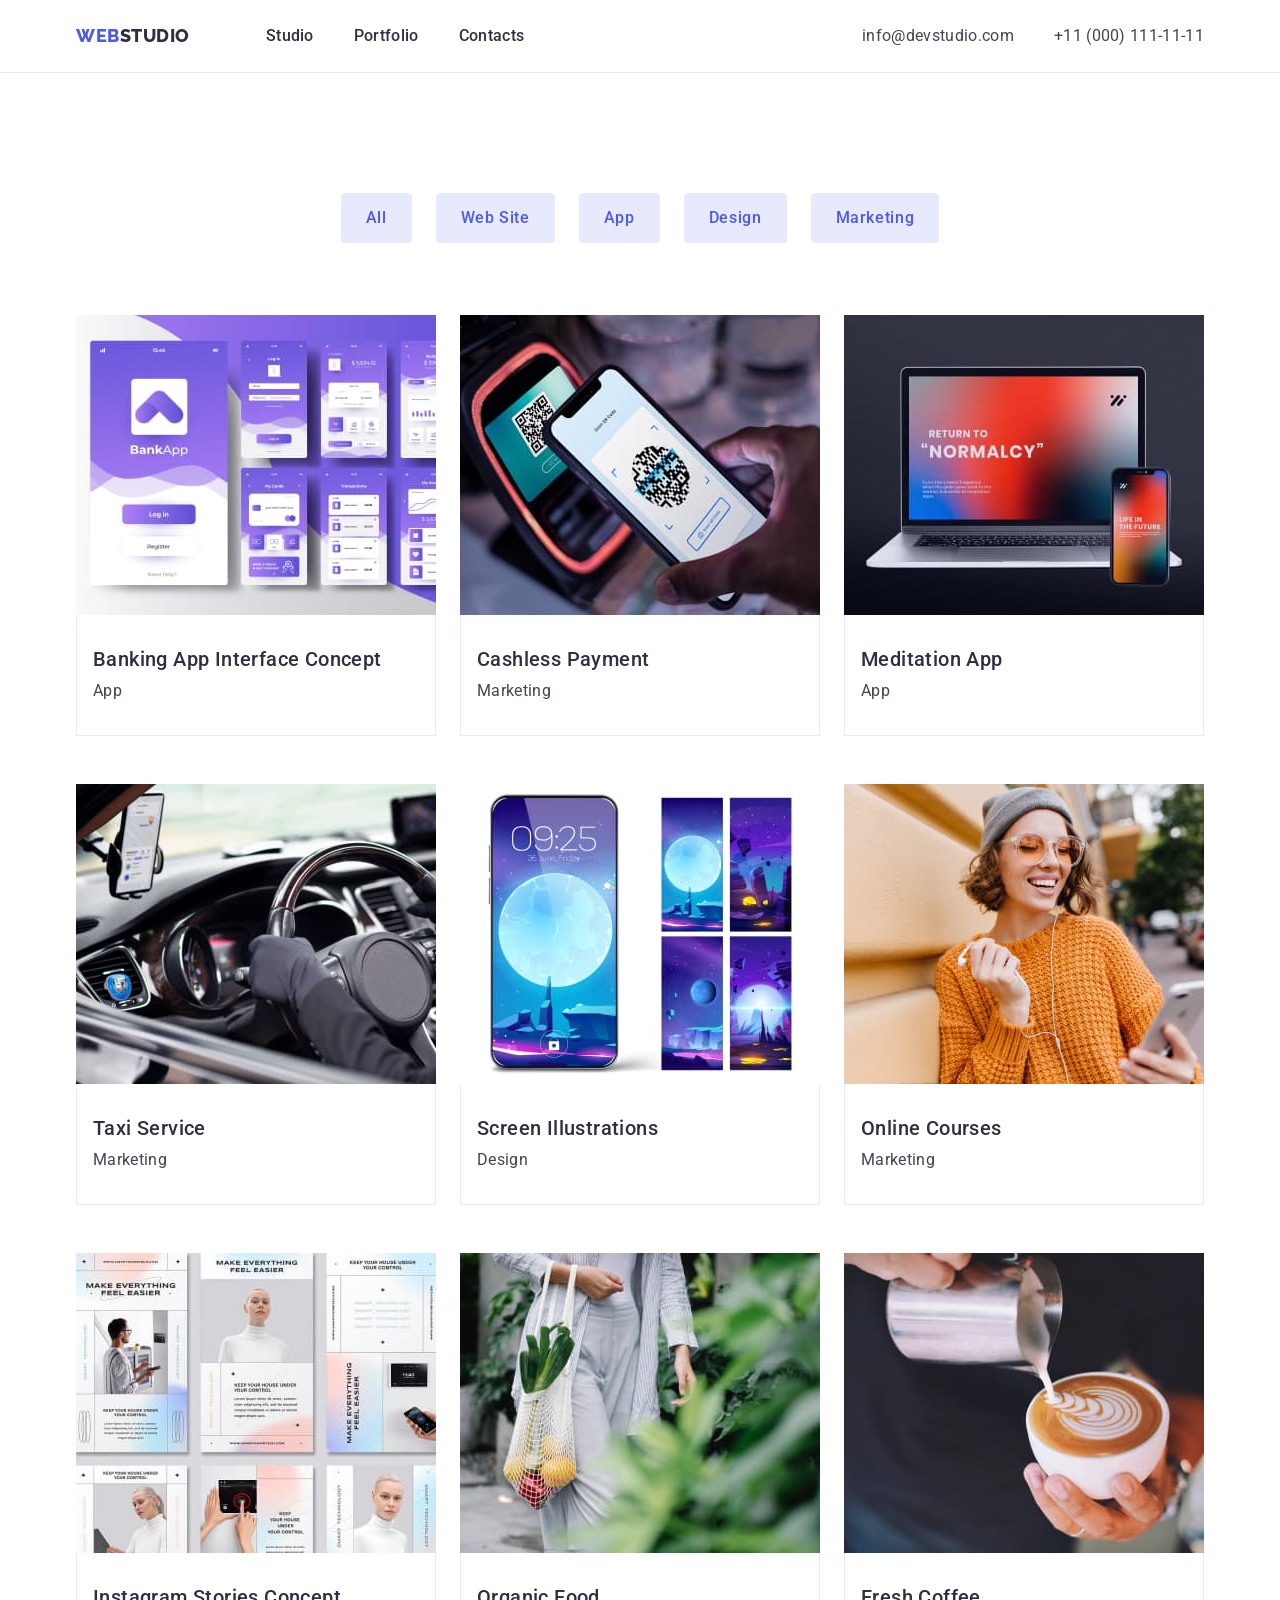
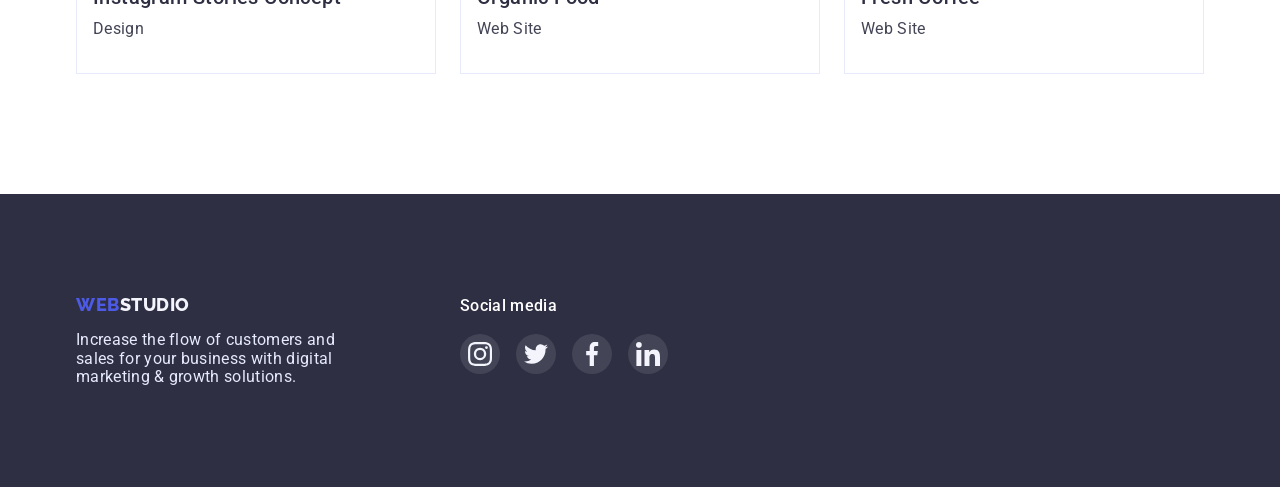
==== portfolio.html @ 0f306420 "Initial commit" ====
<!DOCTYPE html>
<html lang="en">

<head>
    <meta charset="UTF-8">
    <meta http-equiv="X-UA-Compatible" content="IE=edge">
    <meta name="viewport" content="width=device-width, initial-scale=1.0">
    <title>WebStudio</title>
    <link rel="preconnect" href="https://fonts.googleapis.com">
    <link rel="preconnect" href="https://fonts.gstatic.com" crossorigin>
    <link
        href="https://fonts.googleapis.com/css2?family=Montserrat:wght@400;700&family=Raleway:wght@800&family=Roboto:wght@400;500;700;900&display=swap"
        rel="stylesheet">
    <link rel="stylesheet" href="https://cdnjs.cloudflare.com/ajax/libs/modern-normalize/1.1.0/modern-normalize.min.css"
        integrity="sha512-wpPYUAdjBVSE4KJnH1VR1HeZfpl1ub8YT/NKx4PuQ5NmX2tKuGu6U/JRp5y+Y8XG2tV+wKQpNHVUX03MfMFn9Q=="
        crossorigin="anonymous" referrerpolicy="no-referrer" />
    <link rel="stylesheet" href="./css/styles.css">
</head>

<body>
    <header class="header">
        <div class="conteiner header-container">
            <nav class="header-all">
                <a href="./index.html" class="header-logo link">Web<span class="header-logo-studio">Studio</span></a>
                <ul class="header-nav list">
                    <li><a href="./index.html" class="nav link">Studio</a></li>
                    <li><a href="./portfolio.html" class="nav link">Portfolio</a></li>
                    <li><a href="" class="nav link">Contacts</a></li>
                </ul>
            </nav>
            <address class="address">
                <ul class="address-list list">
                    <li><a href="mailto:info@devstudio.com" class="header-address link">info@devstudio.com</a></li>
                    <li><a href="tel:+110001111111" class="header-address link">+11 (000) 111-11-11</a></li>
                </ul>
            </address>
        </div>
    </header>
    <main>
        <section class="portfolio section">
            <div class="conteiner">
                <h1 hidden>Portfolio</h1>
                <ul class="filter-list list">
                    <li class="filter-item">
                        <button type="button" class="filter-btn">All</button>
                    </li>
                    <li class="filter-item">
                        <button type="button" class="filter-btn">Web Site</button>
                    </li>
                    <li class="filter-item">
                        <button type="button" class="filter-btn">App</button>
                    </li>
                    <li class="filter-item">
                        <button type="button" class="filter-btn">Design</button>
                    </li>
                    <li class="filter-item">
                        <button type="button" class="filter-btn">Marketing</button>
                    </li>
                </ul>

                <ul class="project-list list">
                    <li class="project-item">
                        <a href="" class="project-link link">
                            <img src="./images/img1.jpg" alt="App" width="360" height="300">
                            <div class="project-name">
                                <h2 class="project-title">Banking App Interface Concept</h2>
                                <p class="project-filter">App</p>
                            </div>
                        </a>
                    </li>
                    <li class="project-item">
                        <a href="" class="project-link link">
                            <img src="./images/img2.jpg" alt="Marketing" width="360" height="300">
                            <div class="project-name">
                                <h2 class="project-title">Cashless Payment</h2>
                                <p class="project-filter">Marketing</p>
                            </div>
                        </a>
                    </li>
                    <li class="project-item">
                        <a href="" class="project-link link">
                            <img src="./images/img3.jpg" alt="App" width="360" height="300">
                            <div class="project-name">
                                <h2 class="project-title">Meditation App</h2>
                                <p class="project-filter">App</p>
                            </div>
                        </a>
                    </li>
                    <li class="project-item">
                        <a href="" class="project-link link">
                            <img src="./images/img4.jpg" alt="Marketing" width="360" height="300">
                            <div class="project-name">
                                <h2 class="project-title">Taxi Service</h2>
                                <p class="project-filter">Marketing</p>
                            </div>
                        </a>
                    </li>
                    <li class="project-item">
                        <a href="" class="project-link link">
                            <img src="./images/img5.jpg" alt="Design" width="360" height="300">
                            <div class="project-name">
                                <h2 class="project-title">Screen Illustrations</h2>
                                <p class="project-filter">Design</p>
                            </div>
                        </a>
                    </li>
                    <li class="project-item">
                        <a href="" class="project-link link">
                            <img src="./images/img6.jpg" alt="Marketing" width="360" height="300">
                            <div class="project-name">
                                <h2 class="project-title">Online Courses</h2>
                                <p class="project-filter">Marketing</p>
                            </div>
                        </a>
                    </li>
                    <li class="project-item">
                        <a href="" class="project-link link">
                            <img src="./images/img7.jpg" alt="Design" width="360" height="300">
                            <div class="project-name">
                                <h2 class="project-title">Instagram Stories Concept</h2>
                                <p class="project-filter">Design</p>
                            </div>
                        </a>
                    </li>
                    <li class="project-item">
                        <a href="" class="project-link link">
                            <img src="./images/img8.jpg" alt="Web Site" width="360" height="300">
                            <div class="project-name">
                                <h2 class="project-title">Organic Food</h2>
                                <p class="project-filter">Web Site</p>
                            </div>
                        </a>
                    </li>
                    <li class="project-item">
                        <a href="" class="project-link link">
                            <img src="./images/img9.jpg" alt="Web Site" width="360" height="300">
                            <div class="project-name">
                                <h2 class="project-title">Fresh Coffee</h2>
                                <p class="project-filter">Web Site</p>
                            </div>
                        </a>
                    </li>
                </ul>
            </div>
        </section>
    </main>
    <footer class="footer">
        <div class="footer-conteiner conteiner">
            <div class="footer-wrap">
                <a href="./index.html" class="header-logo link">Web<span class="footer-logo-studio">Studio</span></a>
                <p class="footer-text">Increase the flow of customers and sales for your business with digital marketing
                    &
                    growth solutions.</p>
            </div>
            <div class="social-media-box">
                <h3 class="social-media-header">Social media</h3>
                <ul class="social-media-list list">
                    <li class="social-media-item">
                        <a class="social-media-link link" href="">
                            <svg width="24" heigth="24" class="social-media-icon">
                                <use href="./images/icons.svg#icon-instagram"></use>
                            </svg>
                        </a>
                    </li>
                    <li class="social-media-item">
                        <a class="social-media-link link" href="">
                            <svg width="24" heigth="24" class="social-media-icon">
                                <use href="./images/icons.svg#icon-twitter"></use>
                            </svg>
                        </a>
                    </li>
                    <li class="social-media-item">
                        <a class="social-media-link link" href="">
                            <svg width="24" heigth="24" class="social-media-icon">
                                <use href="./images/icons.svg#icon-facebook"></use>
                            </svg>
                        </a>
                    </li>
                    <li class="social-media-item">
                        <a class="social-media-link link" href="">
                            <svg width="24" heigth="24" class="social-media-icon">
                                <use href="./images/icons.svg#icon-linkedin"></use>
                            </svg>
                        </a>
                    </li>
                </ul>
            </div>
        </div>
    </footer>
</body>

</html>
---- css/styles.css ----
:root {
    --body-color: #2E2F42;
    --logo-color: #4D5AE5;
    --second-logo-color: #2E2F42;
    --navigation-color: #2E2F42;
    --address-color: #434455;
    --navigation-color-hover: #404BBF;
    --background-color-hero: #2E2F42;
    --hero-btn-color: #ffffff;
    --hero-btn-background-color: #4D5AE5;
    --hero-btn-background-color-hover: #404BBF;
    --hero-title-color: #ffffff;

    --color-iris: #4d5ae5;
    --color-ocean: #404bbf;
    --color-navy-blue: #2e2f42;
    --color-green: #31d0aa;
    --color-slate: #434455;
    --color-light-slate: #8e8f99;
    --color-cornflower: #e7e9fc;
    --color-cloud: #f4f4fd;
    --color-navy-blue-modal: #2e2f42;
    --color-grey: #2e2f42;
}

p,
h1,
h2,
h3,
h4,
h5,
h6,
ul {
    margin: 0;
    padding: 0;
}

img {
    max-width: 100%;
    height: auto;
    display: block;
}

button {
    cursor: pointer;
}

body {
    font-family: 'Roboto', sans-serif;
    color: var(--color-slate);
}

.link {
    text-decoration: none;
}

.list {
    list-style: none;
}

.conteiner {
    max-width: 1158px;
    margin: 0 auto;
    padding: 0 15px;
}

.section {
    padding-top: 120px;
    padding-bottom: 120px;
}

.header {
    border-bottom: 1px solid var(--color-cornflower);
}

.header-logo {
    font-family: 'Raleway', sans-serif;
    font-weight: 800;
    font-size: 18px;
    line-height: 1.17;
    display: flex;
    align-items: center;
    letter-spacing: 0.03em;
    text-transform: uppercase;
    color: var(--logo-color);
    margin-right: 76px;
}

.header-container {
    display: flex;
    padding-top: 24px;
    padding-bottom: 24px;
    justify-content: space-between;

}

.header-all {
    display: flex;
    align-items: center;
}

.header-nav {
    display: flex;
    gap: 40px;
}

.header-logo-studio {
    color: var(--second-logo-color);
}

.nav {
    font-weight: 500;
    font-size: 16px;
    line-height: 1.5;
    letter-spacing: 0.02em;
    color: var(--navigation-color);
}

.address {
    font-style: normal;
}

.address-list {
    display: flex;
    gap: 40px;

}

.header-address {
    font-size: 16px;
    line-height: 1.5;
    letter-spacing: 0.02em;
    color: var(--color-slate);
}

.header-address:hover,
.header-address:focus,
.nav:hover,
.nav:focus,
.nav:active {
    color: var(--color-ocean);
}

/* --------------HERO-------------- */

.hero {
    background-color: var(--background-color-hero);
    background-image: linear-gradient(rgba(46, 47, 66, 0.7), rgba(46, 47, 66, 0.7)), url(../images/people-office1.jpg);
    background-repeat: no-repeat;
    background-position: center;
    background-size: cover;
    padding: 188px 0;
}

.hero-title {
    font-size: 56px;
    line-height: 1.07;
    text-align: center;
    letter-spacing: 0.02em;
    color: var(--hero-title-color);
    max-width: 496px;
    margin: 0 auto 48px;

}

.hero-btn {
    font-family: 'Roboto', sans-serif;
    font-weight: 500;
    font-size: 16px;
    line-height: 1.5;
    letter-spacing: 0.04em;
    background-color: var(--hero-btn-background-color);
    box-shadow: 0px 4px 4px rgba(0, 0, 0, 0.15);
    border-radius: 4px;
    color: var(--hero-btn-color);
    width: 169px;
    height: 56px;
    display: block;
    margin: 0 auto;
    border: none;
}

.hero-btn:hover,
.hero-btn:focus {
    background: var(--hero-btn-background-color-hover);
}

/* --------------Strengths-------------- */

.strengths {
    padding-bottom: 0;
}

.strengths-list {
    display: flex;
    gap: 24px;
    justify-content: center;
}

.strengths-item {
    flex-basis: calc((100% - 72px) / 4);
}

.strengths-fon {
    background-color: var(--color-cloud);
    margin-bottom: 8px;
    height: 112px;
    display: flex;
    justify-content: center;
    align-items: center;
}

.strengths-title {
    font-weight: 500;
    font-size: 20px;
    line-height: 1.2;
    letter-spacing: 0.02em;
    color: var(--color-navy-blue);
    margin-bottom: 8px;
}

.strengths-text {
    font-size: 16px;
    line-height: 1.5;
    letter-spacing: 0.02em;
    color: var(--color-slate);
}

/* --------------Doing-------------- */

.doing {
    font-size: 36px;
    line-height: 1.11;
    text-align: center;
    letter-spacing: 0.02em;
    text-transform: capitalize;
    color: var(--color-navy-blue);
    margin-bottom: 72px;
}

.doing-list {
    display: flex;
    gap: 24px;
    justify-content: center;
}

.doing-item {
    flex-basis: calc((100% - 48) / 3);
}

/* --------------Our team-------------- */

.our-team {
    background-color: var(--color-cloud);
}

.our-team-name {
    padding: 32px 16px;
}

.our-team-list {
    display: flex;
    gap: 24px;
}

.our-team-item {
    background-color: var(--hero-title-color);
    box-shadow: 0px 1px 6px rgba(46, 47, 66, 0.08), 0px 1px 1px rgba(46, 47, 66, 0.16), 0px 2px 1px rgba(46, 47, 66, 0.08);
    border-radius: 0px 0px 4px 4px;
    flex-basis: calc((100% - 72px) / 4);
}

.our-team-title {
    font-size: 36px;
    line-height: 1.11;
    text-align: center;
    letter-spacing: 0.02em;
    text-transform: capitalize;
    color: var(--color-navy-blue);
    margin-bottom: 72px;
}

.our-team-subtitle {
    font-weight: 500;
    font-size: 20px;
    line-height: 1.2;
    text-align: center;
    letter-spacing: 0.02em;
    color: var(--color-navy-blue);
}

.our-team-text {
    font-size: 16px;
    line-height: 1.5;
    text-align: center;
    letter-spacing: 0.02em;
    color: var(--color-slate);
    margin-top: 8px;
    margin-bottom: 8px;
}

.team-soc-list {
    display: flex;
    justify-content: center;
    gap: 24px;
}

.team-soc-item {
    width: 40px;
    height: 40px;
}

.team-soc-link {
    width: 100%;
    height: 100%;
    background-color: var(--color-iris);
    display: flex;
    align-items: center;
    justify-content: center;
    border-radius: 50%;
}

.team-soc-link:hover,
.team-soc-link:focus {
    background-color: var(--color-ocean);
}

.customers-title {
    font-size: 36px;
    line-height: 1.1px;
    text-align: center;
    letter-spacing: 0.02em;
    text-transform: capitalize;
    color: var(--color-grey);
    margin-bottom: 72px;
}

.customers-list {
    display: flex;
    gap: 24px;
}

.customers-item {
    flex-basis: auto;

}

.customers-link {
    width: 168px;
    height: 88px;
    display: flex;
    align-items: center;
    justify-content: center;
    color: var(--color-light-slate);
    border: 1px solid var(--color-light-slate);
    border-radius: 4px;
}

.customers-icon {
    fill: currentColor;
}

.customers-link:hover,
.customers-link:focus {
    border-color: var(--color-ocean);
}

.customers-link:hover .customers-icon,
.customers-link:focus .customers-icon {
    fill: var(--color-ocean);
}

/* --------------Footer-------------- */

.footer {
    background-color: var(--color-navy-blue);

}

.footer-conteiner {
    display: flex;

}

.footer-wrap {
    padding-top: 100px;
    padding-bottom: 100px;
    margin-right: 120px;
}

.footer-logo-studio {
    color: var(--color-cloud);
}

.footer-text {
    font-size: 16px;
    line-height: 1.17;
    letter-spacing: 0.02em;
    color: var(--color-cornflower);
    width: 264px;
    margin-top: 16px;
}

.social-media-box {
    padding-top: 100px;

}

.social-media-header {
    font-weight: 500;
    font-size: 16px;
    line-height: 1.5;
    letter-spacing: 0.02em;
    color: #FFFFFF;
    margin-bottom: 16px;
}

.social-media-list {
    display: flex;
    justify-content: center;
    gap: 16px;
}

.social-media-item {
    width: 40px;
    height: 40px;
}

.social-media-link {
    width: 100%;
    height: 100%;
    display: flex;
    align-items: center;
    justify-content: center;
    border-radius: 50%;
    background-color: var(--color-cloud);
    background: rgba(255, 255, 255, 0.1);
}

.social-media-link:hover,
.social-media-link:focus {
    background-color: var(--color-green);
}



/* --------------   START Portfolio   -------------- */

/* --------------Filter-------------- */

.filter-btn {
    background-color: var(--color-cornflower);
    color: var(--color-iris);
    line-height: 1.5;
    font-size: 16px;
    font-weight: 500;
    letter-spacing: 0.04em;
    font-family: 'Roboto', sans-serif;
    padding: 12px 24px;
    border: 1px solid #E7E9FC;
    border-radius: 4px;
}

.filter-btn:is(:hover, :focus) {
    background-color: var(--color-ocean);
    color: var(--color-cloud);
    border: 1px solid var(--color-ocean);
    box-shadow: 0px 2px 2px 0px #0000001F;
    box-shadow: 0px 2px 1px 0px #00000014;
    box-shadow: 0px 3px 1px 0px #0000001A;
}

.filter-list {
    display: flex;
    justify-content: center;
    gap: 24px;
    margin-bottom: 72px;
}

.project-list {
    display: flex;
    flex-wrap: wrap;
    column-gap: 24px;
    row-gap: 48px;
}

.project-link {
    display: block;
}

.project-link .project-name:hover {
    box-shadow: 0px 1px 6px rgba(46, 47, 66, 0.08), 0px 1px 1px rgba(46, 47, 66, 0.16), 0px 2px 1px rgba(46, 47, 66, 0.08);
}

.project-item {
    flex-basis: calc((100% - 48px) / 3);
    background-color: var(--hero-title-color);
}

.project-name {
    padding: 32px 16px;
    border: 1px solid var(--color-cornflower);
    border-top: 0;
}

.project-title {
    font-weight: 500;
    font-size: 20px;
    line-height: 1.2;
    letter-spacing: 0.02em;
    color: var(--color-navy-blue);
    margin-bottom: 8px;
}

.project-filter {
    font-size: 16px;
    line-height: 1.5;
    letter-spacing: 0.02em;
    color: var(--color-slate);
}
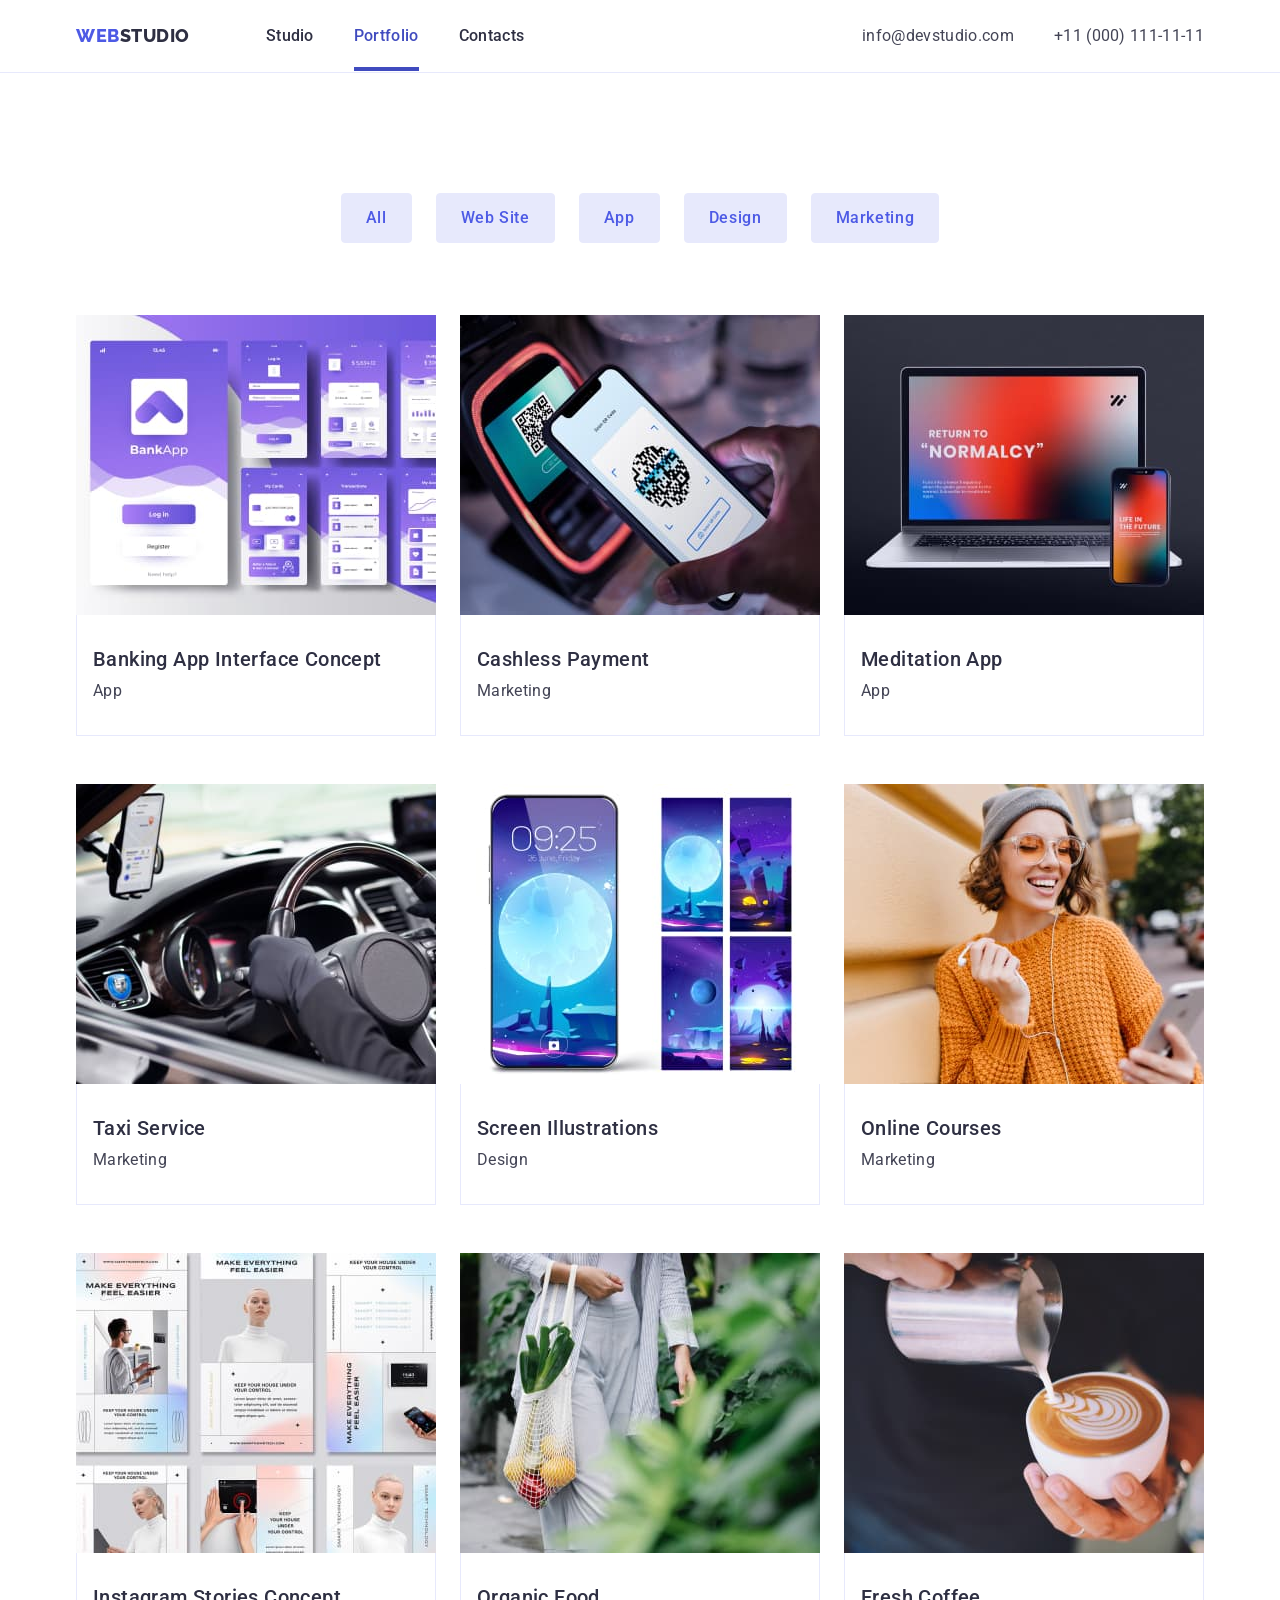
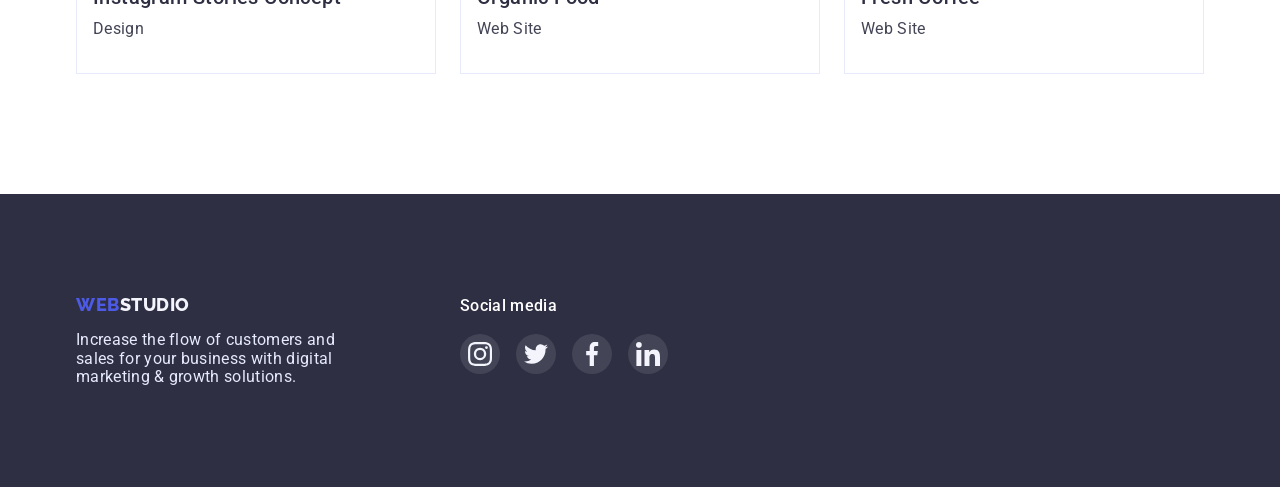
==== commit ba110e70: "modal" ====
--- a/portfolio.html
+++ b/portfolio.html
@@ -24,7 +24,7 @@
                 <a href="./index.html" class="header-logo link">Web<span class="header-logo-studio">Studio</span></a>
                 <ul class="header-nav list">
                     <li><a href="./index.html" class="nav link">Studio</a></li>
-                    <li><a href="./portfolio.html" class="nav link">Portfolio</a></li>
+                    <li class="header-item"><a href="./portfolio.html" class="nav current link">Portfolio</a></li>
                     <li><a href="" class="nav link">Contacts</a></li>
                 </ul>
             </nav>
@@ -61,7 +61,13 @@
                 <ul class="project-list list">
                     <li class="project-item">
                         <a href="" class="project-link link">
-                            <img src="./images/img1.jpg" alt="App" width="360" height="300">
+                            <div class="project-top-wrap">
+                                <img src="./images/img1.jpg" alt="App" width="360" height="300">
+                                <p class="project-cover-text">14 Stylish and User-Friendly App Design Concepts · Task
+                                    Manager App · Calorie Tracker App
+                                    · Exotic Fruit Ecommerce App ·
+                                    Cloud Storage App</p>
+                            </div>
                             <div class="project-name">
                                 <h2 class="project-title">Banking App Interface Concept</h2>
                                 <p class="project-filter">App</p>
@@ -70,7 +76,13 @@
                     </li>
                     <li class="project-item">
                         <a href="" class="project-link link">
-                            <img src="./images/img2.jpg" alt="Marketing" width="360" height="300">
+                            <div class="project-top-wrap">
+                                <img src="./images/img2.jpg" alt="Marketing" width="360" height="300">
+                                <p class="project-cover-text">14 Stylish and User-Friendly App Design Concepts · Task
+                                    Manager App · Calorie Tracker App
+                                    · Exotic Fruit Ecommerce App ·
+                                    Cloud Storage App</p>
+                            </div>
                             <div class="project-name">
                                 <h2 class="project-title">Cashless Payment</h2>
                                 <p class="project-filter">Marketing</p>
@@ -79,7 +91,13 @@
                     </li>
                     <li class="project-item">
                         <a href="" class="project-link link">
-                            <img src="./images/img3.jpg" alt="App" width="360" height="300">
+                            <div class="project-top-wrap">
+                                <img src="./images/img3.jpg" alt="App" width="360" height="300">
+                                <p class="project-cover-text">14 Stylish and User-Friendly App Design Concepts · Task
+                                    Manager App · Calorie Tracker App
+                                    · Exotic Fruit Ecommerce App ·
+                                    Cloud Storage App</p>
+                            </div>
                             <div class="project-name">
                                 <h2 class="project-title">Meditation App</h2>
                                 <p class="project-filter">App</p>
@@ -88,7 +106,13 @@
                     </li>
                     <li class="project-item">
                         <a href="" class="project-link link">
-                            <img src="./images/img4.jpg" alt="Marketing" width="360" height="300">
+                            <div class="project-top-wrap">
+                                <img src="./images/img4.jpg" alt="Marketing" width="360" height="300">
+                                <p class="project-cover-text">14 Stylish and User-Friendly App Design Concepts · Task
+                                    Manager App · Calorie Tracker App
+                                    · Exotic Fruit Ecommerce App ·
+                                    Cloud Storage App</p>
+                            </div>
                             <div class="project-name">
                                 <h2 class="project-title">Taxi Service</h2>
                                 <p class="project-filter">Marketing</p>
@@ -97,7 +121,13 @@
                     </li>
                     <li class="project-item">
                         <a href="" class="project-link link">
-                            <img src="./images/img5.jpg" alt="Design" width="360" height="300">
+                            <div class="project-top-wrap">
+                                <img src="./images/img5.jpg" alt="Design" width="360" height="300">
+                                <p class="project-cover-text">14 Stylish and User-Friendly App Design Concepts · Task
+                                    Manager App · Calorie Tracker App
+                                    · Exotic Fruit Ecommerce App ·
+                                    Cloud Storage App</p>
+                            </div>
                             <div class="project-name">
                                 <h2 class="project-title">Screen Illustrations</h2>
                                 <p class="project-filter">Design</p>
@@ -106,7 +136,13 @@
                     </li>
                     <li class="project-item">
                         <a href="" class="project-link link">
-                            <img src="./images/img6.jpg" alt="Marketing" width="360" height="300">
+                            <div class="project-top-wrap">
+                                <img src="./images/img6.jpg" alt="Marketing" width="360" height="300">
+                                <p class="project-cover-text">14 Stylish and User-Friendly App Design Concepts · Task
+                                    Manager App · Calorie Tracker App
+                                    · Exotic Fruit Ecommerce App ·
+                                    Cloud Storage App</p>
+                            </div>
                             <div class="project-name">
                                 <h2 class="project-title">Online Courses</h2>
                                 <p class="project-filter">Marketing</p>
@@ -115,7 +151,13 @@
                     </li>
                     <li class="project-item">
                         <a href="" class="project-link link">
-                            <img src="./images/img7.jpg" alt="Design" width="360" height="300">
+                            <div class="project-top-wrap">
+                                <img src="./images/img7.jpg" alt="Design" width="360" height="300">
+                                <p class="project-cover-text">14 Stylish and User-Friendly App Design Concepts · Task
+                                    Manager App · Calorie Tracker App
+                                    · Exotic Fruit Ecommerce App ·
+                                    Cloud Storage App</p>
+                            </div>
                             <div class="project-name">
                                 <h2 class="project-title">Instagram Stories Concept</h2>
                                 <p class="project-filter">Design</p>
@@ -124,7 +166,13 @@
                     </li>
                     <li class="project-item">
                         <a href="" class="project-link link">
-                            <img src="./images/img8.jpg" alt="Web Site" width="360" height="300">
+                            <div class="project-top-wrap">
+                                <img src="./images/img8.jpg" alt="Web Site" width="360" height="300">
+                                <p class="project-cover-text">14 Stylish and User-Friendly App Design Concepts · Task
+                                    Manager App · Calorie Tracker App
+                                    · Exotic Fruit Ecommerce App ·
+                                    Cloud Storage App</p>
+                            </div>
                             <div class="project-name">
                                 <h2 class="project-title">Organic Food</h2>
                                 <p class="project-filter">Web Site</p>
@@ -133,7 +181,13 @@
                     </li>
                     <li class="project-item">
                         <a href="" class="project-link link">
-                            <img src="./images/img9.jpg" alt="Web Site" width="360" height="300">
+                            <div class="project-top-wrap">
+                                <img src="./images/img9.jpg" alt="Web Site" width="360" height="300">
+                                <p class="project-cover-text">14 Stylish and User-Friendly App Design Concepts · Task
+                                    Manager App · Calorie Tracker App
+                                    · Exotic Fruit Ecommerce App ·
+                                    Cloud Storage App</p>
+                            </div>
                             <div class="project-name">
                                 <h2 class="project-title">Fresh Coffee</h2>
                                 <p class="project-filter">Web Site</p>
--- a/css/styles.css
+++ b/css/styles.css
@@ -114,6 +114,7 @@
     line-height: 1.5;
     letter-spacing: 0.02em;
     color: var(--navigation-color);
+
 }
 
 .address {
@@ -131,6 +132,7 @@
     line-height: 1.5;
     letter-spacing: 0.02em;
     color: var(--color-slate);
+
 }
 
 .header-address:hover,
@@ -140,6 +142,30 @@
 .nav:active {
     color: var(--color-ocean);
 }
+
+.header-item {
+    position: relative;
+
+
+}
+
+.current {
+    color: var(--color-ocean);
+}
+
+.current::after {
+    content: '';
+    position: absolute;
+    bottom: 0;
+    width: 100%;
+    height: 4px;
+    left: 0;
+    top: 43px;
+    background-color: var(--color-ocean);
+    color: var(--color-ocean);
+}
+
+
 
 /* --------------HERO-------------- */
 
@@ -178,11 +204,14 @@
     display: block;
     margin: 0 auto;
     border: none;
+    transition-property: background-color;
+    transition-duration: 250ms;
+    transition-timing-function: cubic-bezier(0.4, 0, 0.2, 1);
 }
 
 .hero-btn:hover,
 .hero-btn:focus {
-    background: var(--hero-btn-background-color-hover);
+    background-color: var(--hero-btn-background-color-hover);
 }
 
 /* --------------Strengths-------------- */
@@ -318,6 +347,9 @@
     align-items: center;
     justify-content: center;
     border-radius: 50%;
+    transition-property: background-color;
+    transition-duration: 250ms;
+    transition-timing-function: cubic-bezier(0.4, 0, 0.2, 1);
 }
 
 .team-soc-link:hover,
@@ -354,10 +386,16 @@
     color: var(--color-light-slate);
     border: 1px solid var(--color-light-slate);
     border-radius: 4px;
+    transition-property: border-color;
+    transition-duration: 250ms;
+    transition-timing-function: cubic-bezier(0.4, 0, 0.2, 1);
 }
 
 .customers-icon {
     fill: currentColor;
+    transition-property: fill;
+    transition-duration: 250ms;
+    transition-timing-function: cubic-bezier(0.4, 0, 0.2, 1);
 }
 
 .customers-link:hover,
@@ -435,6 +473,9 @@
     border-radius: 50%;
     background-color: var(--color-cloud);
     background: rgba(255, 255, 255, 0.1);
+    transition-property: background-color;
+    transition-duration: 250ms;
+    transition-timing-function: cubic-bezier(0.4, 0, 0.2, 1);
 }
 
 .social-media-link:hover,
@@ -459,6 +500,9 @@
     padding: 12px 24px;
     border: 1px solid #E7E9FC;
     border-radius: 4px;
+    transition-property: background-color, color, border, box-shadow;
+    transition-duration: 250ms;
+    transition-timing-function: cubic-bezier(0.4, 0, 0.2, 1);
 }
 
 .filter-btn:is(:hover, :focus) {
@@ -486,6 +530,9 @@
 
 .project-link {
     display: block;
+    transition-property: box-shadow;
+    transition-duration: 250ms;
+    transition-timing-function: cubic-bezier(0.4, 0, 0.2, 1);
 }
 
 .project-link .project-name:hover {
@@ -495,12 +542,40 @@
 .project-item {
     flex-basis: calc((100% - 48px) / 3);
     background-color: var(--hero-title-color);
+}
+
+.project-item:hover .project-cover-text {
+    transform: translateY(0);
+}
+
+.project-top-wrap {
+    position: relative;
+    overflow: hidden;
+}
+
+.project-cover-text {
+    position: absolute;
+    top: 0;
+    height: 100%;
+    font-size: 16px;
+    line-height: 1.5;
+    letter-spacing: 0.02em;
+    padding-top: 40px;
+    padding-left: 32px;
+    padding-right: 32px;
+    color: var(--color-cloud);
+    background-color: var(--color-iris);
+    transform: translateY(100%);
+    transition: transform 250ms cubic-bezier(0.4, 0, 0.2, 1);
 }
 
 .project-name {
     padding: 32px 16px;
     border: 1px solid var(--color-cornflower);
     border-top: 0;
+    transition-property: box-shadow;
+    transition-duration: 250ms;
+    transition-timing-function: cubic-bezier(0.4, 0, 0.2, 1);
 }
 
 .project-title {
@@ -517,4 +592,45 @@
     line-height: 1.5;
     letter-spacing: 0.02em;
     color: var(--color-slate);
+}
+
+.backdrop {
+    position: fixed;
+    top: 0;
+    width: 100%;
+    height: 100%;
+    background: rgba(46, 47, 66, 0.4);
+    transition: opacity 300ms cubic-bezier(.01, .7, .92, .1), visibility 300ms cubic-bezier(.01, .7, .92, .1);
+}
+
+.modal {
+    width: 408px;
+    min-height: 576px;
+    background-color: #fcfcfc;
+    box-shadow: 0px 1px 1px rgba(0, 0, 0, 0.14), 0px 1px 3px rgba(0, 0, 0, 0.12), 0px 2px 1px rgba(0, 0, 0, 0.2);
+    border-radius: 4px;
+    position: absolute;
+    top: 50%;
+    left: 50%;
+    transform: translate(-50%, -50%) scaleX(1);
+    transition: transform 300ms linear;
+    padding: 24px;
+}
+
+.backdrop.is-hidden .modal {
+    transform: translate(-50%, -50%) scaleX(0);
+}
+
+.modal-close {
+    display: block;
+    margin-left: auto;
+    width: 24px;
+    height: 24px;
+    border-radius: 50%;
+}
+
+.is-hidden {
+    opacity: 0;
+    visibility: hidden;
+    pointer-events: none;
 }
